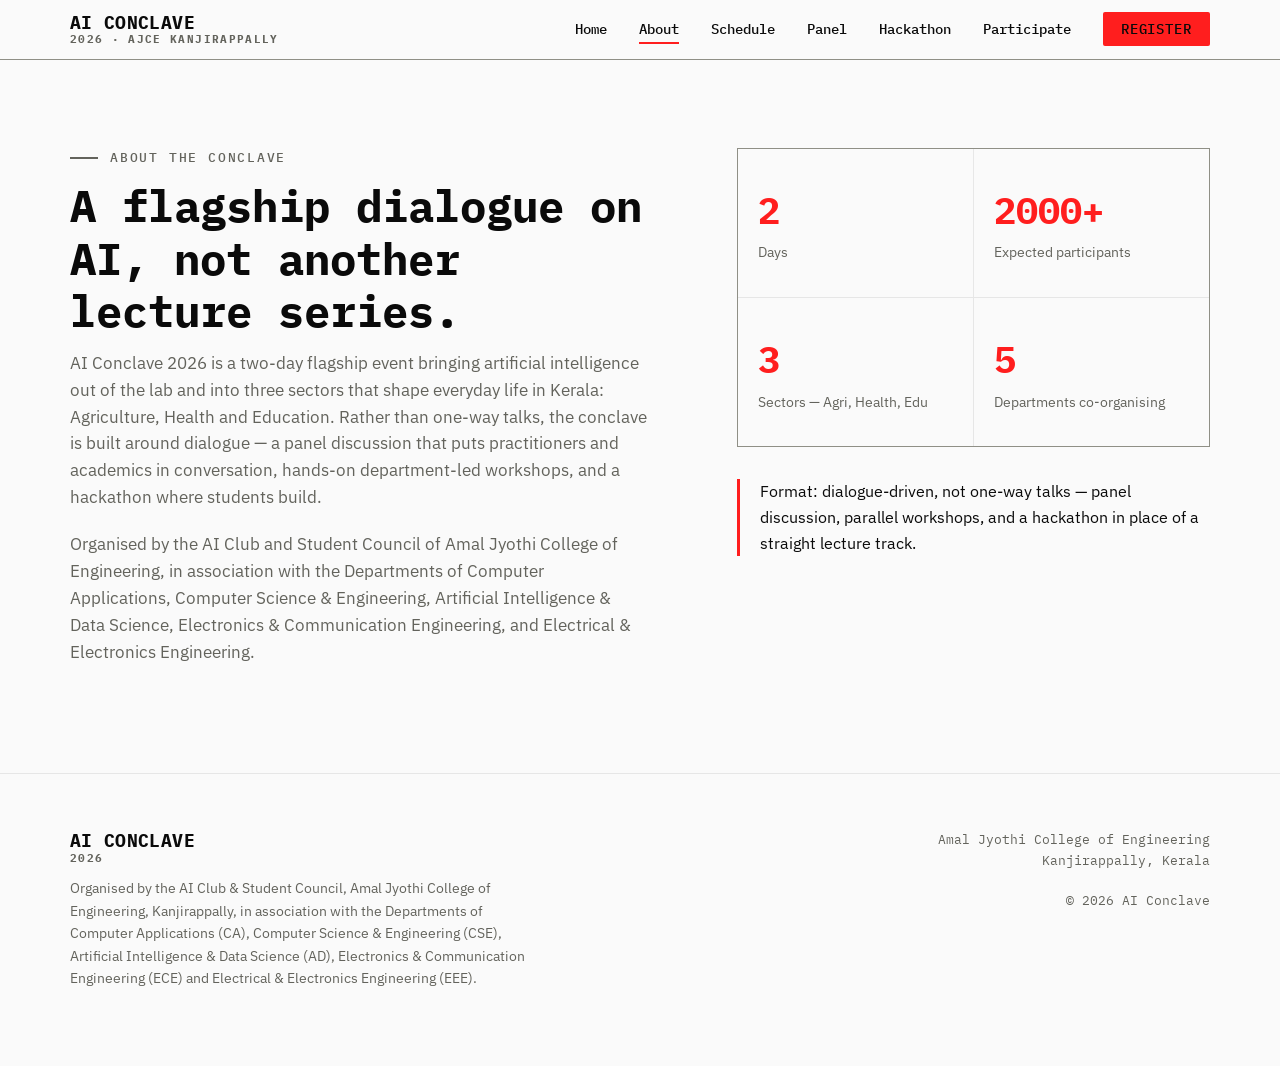
==== About/index.html @ a931a8fe "Rebuild site as multi-page layout with new theme" ====
<!DOCTYPE html>
<html lang="en">
<head>
  <meta charset="UTF-8" />
  <meta name="viewport" content="width=device-width, initial-scale=1.0" />
  <title>About — AI Conclave 2026</title>
  <meta name="description" content="AI Conclave 2026 is a two-day flagship AI event at AJCE spanning Agriculture, Health and Education, built around dialogue rather than one-way talks." />

  <!-- Google Fonts: IBM Plex Mono (technical display) + IBM Plex Sans (body) -->
  <link rel="preconnect" href="https://fonts.googleapis.com" />
  <link rel="preconnect" href="https://fonts.gstatic.com" crossorigin />
  <link href="https://fonts.googleapis.com/css2?family=IBM+Plex+Mono:wght@400;500;600;700&family=IBM+Plex+Sans:wght@400;600;700&display=swap" rel="stylesheet" />

  <link rel="stylesheet" href="style.css" />
</head>
<body>
  <a class="skip-link" href="#main">Skip to main content</a>

  <!-- ==========================================================================
       SITE HEADER — identical nav on every page, one folder up (../) to
       reach Home and any sibling section folder. This page's own link
       carries is-active / aria-current.
       ========================================================================== -->
  <header id="site-header">
    <div class="container header-bar">
      <a class="site-logo" href="../index.html">
        AI CONCLAVE
        <span class="logo-year">2026 · AJCE KANJIRAPPALLY</span>
      </a>

      <button class="nav-toggle" type="button" aria-expanded="false" aria-controls="main-nav" id="nav-toggle">
        <span class="sr-only">Menu</span>
        <span class="nav-toggle-bar"></span>
        <span class="nav-toggle-bar"></span>
        <span class="nav-toggle-bar"></span>
      </button>

      <nav class="main-nav" id="main-nav" aria-label="Primary">
        <ul class="main-nav-list">
          <li><a href="../index.html">Home</a></li>
          <li><a href="../About/index.html" class="is-active" aria-current="page">About</a></li>
          <li><a href="../Schedule/index.html">Schedule</a></li>
          <li><a href="../Panel/index.html">Panel</a></li>
          <li><a href="../Hackathon/index.html">Hackathon</a></li>
          <li><a href="../Participate/index.html">Participate</a></li>
          <li><a class="btn btn-primary nav-cta" href="../Register/index.html">Register</a></li>
        </ul>
      </nav>
    </div>
  </header>

  <main id="main">

    <!-- ==========================================================================
         #about — what the conclave is: 2-day flagship AI event spanning
         Agriculture/Health/Education, 2000+ expected participants, and the
         "dialogue not lecture" format.
         ========================================================================== -->
    <section id="about" class="section">
      <div class="container about-grid">
        <div data-reveal>
          <p class="eyebrow">About the Conclave</p>
          <h1 class="section-heading">A flagship dialogue on AI, not another lecture series.</h1>
          <p class="section-lede">AI Conclave 2026 is a two-day flagship event bringing artificial intelligence out of the lab and into three sectors that shape everyday life in Kerala: Agriculture, Health and Education. Rather than one-way talks, the conclave is built around dialogue — a panel discussion that puts practitioners and academics in conversation, hands-on department-led workshops, and a hackathon where students build.</p>
          <p class="section-lede">Organised by the AI Club and Student Council of Amal Jyothi College of Engineering, in association with the Departments of Computer Applications, Computer Science &amp; Engineering, Artificial Intelligence &amp; Data Science, Electronics &amp; Communication Engineering, and Electrical &amp; Electronics Engineering.</p>
        </div>

        <div data-reveal>
          <div class="about-stats">
            <div class="about-stat">
              <span class="about-stat-figure mono-figure">2</span>
              <span class="about-stat-label">Days</span>
            </div>
            <div class="about-stat">
              <span class="about-stat-figure mono-figure">2000+</span>
              <span class="about-stat-label">Expected participants</span>
            </div>
            <div class="about-stat">
              <span class="about-stat-figure mono-figure">3</span>
              <span class="about-stat-label">Sectors — Agri, Health, Edu</span>
            </div>
            <div class="about-stat">
              <span class="about-stat-figure mono-figure">5</span>
              <span class="about-stat-label">Departments co-organising</span>
            </div>
          </div>
          <p class="about-principle">Format: dialogue-driven, not one-way talks — panel discussion, parallel workshops, and a hackathon in place of a straight lecture track.</p>
        </div>
      </div>
    </section>
  </main>

  <!-- ==========================================================================
       #footer — organiser credit for the AI Club / Student Council and the
       five co-organising departments.
       ========================================================================== -->
  <footer id="footer">
    <div class="container footer-grid">
      <div class="footer-org">
        <span class="site-logo">AI CONCLAVE <span class="logo-year">2026</span></span>
        <p class="footer-departments">Organised by the AI Club &amp; Student Council, Amal Jyothi College of Engineering, Kanjirappally, in association with the Departments of Computer Applications (CA), Computer Science &amp; Engineering (CSE), Artificial Intelligence &amp; Data Science (AD), Electronics &amp; Communication Engineering (ECE) and Electrical &amp; Electronics Engineering (EEE).</p>
      </div>
      <div class="footer-meta">
        <p>Amal Jyothi College of Engineering<br />Kanjirappally, Kerala</p>
        <p>&copy; 2026 AI Conclave</p>
      </div>
    </div>
  </footer>

  <script src="script.js"></script>
</body>
</html>
---- About/style.css ----
/* ==========================================================================
   AI CONCLAVE 2026 — ABOUT PAGE STYLESHEET
   Theme: "Signal Field" — see the header comment in the root style.css for
   the full design rationale. This file is self-contained: blocks 1–6 and
   the footer/reveal/reduced-motion blocks at the bottom are IDENTICAL
   across every folder's style.css (shared design system) — leave them
   alone unless you're changing the design for the whole site. Block 7 is
   this page's own content and is the one you're meant to edit here.

   CONTENTS
   1.  Custom properties (design tokens) — SHARED
   2.  Reset & base — SHARED
   3.  Typography utilities — SHARED
   4.  Layout utilities — SHARED
   5.  Buttons & sector stamps — SHARED
   6.  #site-header — SHARED
   7.  #about — THIS PAGE
   8.  #footer — SHARED
   9.  Scroll-reveal animation hook — SHARED
   10. Reduced motion — SHARED
   ========================================================================== */

/* --------------------------------------------------------------------------
   1. Custom properties — SHARED
   -------------------------------------------------------------------------- */
:root {
  /* Colors */
  --color-base: #fafafa;
  --color-surface: #f0f0ec;
  --color-surface-alt: #e6e6e1;
  --color-text: #0a0a0a;
  --color-text-soft: #63635c;
  --color-line: rgba(10, 10, 10, 0.08);
  --color-line-strong: #8f8f86;

  --color-signal: #ff1e1e;
  --color-signal-bright: #ff4545;
  --color-signal-text: #d21414;

  --font-display: "IBM Plex Mono", "Space Grotesk", monospace;
  --font-body: "IBM Plex Sans", "Segoe UI", sans-serif;

  --space-2xs: 0.25rem;
  --space-xs: 0.5rem;
  --space-sm: 0.75rem;
  --space-md: 1.25rem;
  --space-lg: 2rem;
  --space-xl: 3.5rem;
  --space-2xl: 5.5rem;

  --container-width: 1180px;
  --border-thin: 1px solid var(--color-line);
  --border-strong: 1px solid var(--color-line-strong);
}

/* --------------------------------------------------------------------------
   2. Reset & base — SHARED
   -------------------------------------------------------------------------- */
*,
*::before,
*::after {
  box-sizing: border-box;
}

html {
  scroll-behavior: smooth;
}

body {
  margin: 0;
  background: var(--color-base);
  color: var(--color-text);
  font-family: var(--font-body);
  font-size: 1rem;
  line-height: 1.6;
  -webkit-font-smoothing: antialiased;
}

img {
  max-width: 100%;
  display: block;
}

a {
  color: inherit;
}

ul,
ol {
  padding: 0;
  margin: 0;
}

li {
  list-style: none;
}

button {
  font-family: inherit;
}

.skip-link {
  position: absolute;
  left: -999px;
  top: 0;
  background: var(--color-signal);
  color: var(--color-text);
  padding: var(--space-sm) var(--space-md);
  z-index: 200;
  font-family: var(--font-display);
  font-weight: 700;
  text-transform: uppercase;
  letter-spacing: 0.06em;
  text-decoration: none;
}

.skip-link:focus {
  left: var(--space-md);
  top: var(--space-md);
}

a:focus-visible,
button:focus-visible,
input:focus-visible,
select:focus-visible,
textarea:focus-visible,
[tabindex]:focus-visible {
  outline: 3px solid var(--color-signal);
  outline-offset: 3px;
}

/* --------------------------------------------------------------------------
   3. Typography utilities — SHARED
   -------------------------------------------------------------------------- */
h1,
h2,
h3,
h4 {
  font-family: var(--font-display);
  font-weight: 700;
  line-height: 1.2;
  margin: 0 0 var(--space-sm);
  letter-spacing: 0;
}

p {
  margin: 0 0 var(--space-md);
}

.eyebrow {
  font-family: var(--font-display);
  font-weight: 500;
  text-transform: uppercase;
  letter-spacing: 0.14em;
  font-size: 0.8rem;
  color: var(--color-text-soft);
  display: flex;
  align-items: center;
  gap: var(--space-sm);
  margin: 0 0 var(--space-sm);
}

.eyebrow::before {
  content: "";
  width: 1.75rem;
  height: 2px;
  background: currentColor;
  display: inline-block;
}

.section-heading {
  font-size: clamp(1.75rem, 1.3rem + 1.8vw, 2.75rem);
  max-width: 32ch;
}

.section-lede {
  max-width: 62ch;
  color: var(--color-text-soft);
  font-size: 1.05rem;
}

.mono-figure {
  font-family: var(--font-display);
  font-variant-numeric: tabular-nums;
}

.sr-only {
  position: absolute;
  width: 1px;
  height: 1px;
  padding: 0;
  margin: -1px;
  overflow: hidden;
  clip: rect(0, 0, 0, 0);
  white-space: nowrap;
  border: 0;
}

/* --------------------------------------------------------------------------
   4. Layout utilities — SHARED
   -------------------------------------------------------------------------- */
.container {
  width: 100%;
  max-width: var(--container-width);
  margin-inline: auto;
  padding-inline: var(--space-md);
}

.section {
  padding-block: var(--space-2xl);
  border-bottom: var(--border-thin);
}

.section-head {
  margin-bottom: var(--space-xl);
}

@media (max-width: 640px) {
  .section {
    padding-block: var(--space-xl);
  }
}

/* --------------------------------------------------------------------------
   5. Buttons & sector stamps — SHARED
   -------------------------------------------------------------------------- */
.btn {
  display: inline-flex;
  align-items: center;
  gap: var(--space-xs);
  font-family: var(--font-display);
  font-weight: 600;
  text-transform: uppercase;
  letter-spacing: 0.06em;
  font-size: 0.9rem;
  text-decoration: none;
  padding: 0.9em 1.6em;
  border: var(--border-strong);
  border-radius: 2px;
  cursor: pointer;
  transition: transform 0.15s ease, background-color 0.15s ease, color 0.15s ease, border-color 0.15s ease;
}

.btn-primary {
  background: var(--color-signal);
  border-color: var(--color-signal);
  color: var(--color-text);
}

.btn-primary:hover {
  background: var(--color-signal-bright);
  border-color: var(--color-signal-bright);
}

.btn-outline {
  background: transparent;
  color: var(--color-text);
  border-color: var(--color-line-strong);
}

.btn-outline:hover {
  background: var(--color-text);
  color: var(--color-base);
  border-color: var(--color-text);
}

.btn:active {
  transform: translateY(1px);
}

.btn-arrow {
  transition: transform 0.15s ease;
}

.btn:hover .btn-arrow {
  transform: translateX(3px);
}

.stamp {
  display: inline-flex;
  align-items: center;
  gap: 0.5em;
  font-family: var(--font-display);
  font-weight: 600;
  font-size: 0.75rem;
  text-transform: uppercase;
  letter-spacing: 0.08em;
  padding: 0.3em 0.6em;
  color: var(--color-text);
  border: var(--border-strong);
  white-space: nowrap;
}

.stamp::before {
  content: "";
  width: 0.55em;
  height: 0.55em;
  background: var(--color-signal);
  display: inline-block;
  flex-shrink: 0;
}

.stamp-agri::before {
  border-radius: 0;
  clip-path: none;
}

.stamp-health::before {
  border-radius: 50%;
}

.stamp-edu::before {
  clip-path: polygon(50% 0%, 0% 100%, 100% 100%);
}

.sector-key {
  display: flex;
  flex-wrap: wrap;
  gap: var(--space-sm) var(--space-lg);
}

/* --------------------------------------------------------------------------
   6. #site-header — SHARED
   -------------------------------------------------------------------------- */
#site-header {
  position: sticky;
  top: 0;
  z-index: 100;
  background: var(--color-base);
  border-bottom: var(--border-strong);
}

.header-bar {
  display: flex;
  align-items: center;
  justify-content: space-between;
  padding-block: var(--space-sm);
}

.site-logo {
  font-family: var(--font-display);
  font-weight: 700;
  font-size: 1.1rem;
  text-decoration: none;
  color: var(--color-text);
  letter-spacing: 0.02em;
  line-height: 1.2;
  display: flex;
  flex-direction: column;
}

.site-logo .logo-year {
  font-size: 0.7rem;
  color: var(--color-text-soft);
  letter-spacing: 0.12em;
}

.main-nav {
  display: flex;
  align-items: center;
  gap: var(--space-lg);
}

.main-nav-list {
  display: flex;
  gap: var(--space-lg);
  align-items: center;
}

.main-nav-list a {
  font-family: var(--font-display);
  font-weight: 500;
  font-size: 0.9rem;
  text-decoration: none;
  padding-block: var(--space-2xs);
  border-bottom: 2px solid transparent;
}

.main-nav-list a:hover,
.main-nav-list a.is-active {
  border-bottom-color: var(--color-signal);
}

.nav-cta {
  padding: 0.55em 1.2em;
  font-size: 0.8rem;
}

.nav-toggle {
  display: none;
  background: transparent;
  border: var(--border-strong);
  padding: 0.4rem 0.55rem;
  cursor: pointer;
}

.nav-toggle-bar {
  display: block;
  width: 20px;
  height: 2px;
  background: var(--color-text);
  margin: 4px 0;
  transition: transform 0.2s ease, opacity 0.2s ease;
}

@media (max-width: 860px) {
  .nav-toggle {
    display: block;
  }

  .main-nav {
    position: fixed;
    inset: 0 0 0 30%;
    top: 57px;
    background: var(--color-surface);
    border-left: var(--border-strong);
    flex-direction: column;
    align-items: stretch;
    padding: var(--space-lg) var(--space-md);
    transform: translateX(100%);
    transition: transform 0.25s ease;
  }

  .main-nav.is-open {
    transform: translateX(0);
  }

  .main-nav-list {
    flex-direction: column;
    align-items: flex-start;
    gap: var(--space-md);
  }

  .nav-cta {
    margin-top: var(--space-md);
  }

  body.nav-open {
    overflow: hidden;
  }
}

@media (max-width: 420px) {
  .main-nav {
    inset: 0;
    top: 57px;
  }
}

/* --------------------------------------------------------------------------
   7. #about — THIS PAGE
   -------------------------------------------------------------------------- */
.about-grid {
  display: grid;
  grid-template-columns: 1.1fr 0.9fr;
  gap: var(--space-2xl);
  align-items: start;
}

.about-stats {
  display: grid;
  grid-template-columns: 1fr 1fr;
  border: var(--border-strong);
}

.about-stat {
  padding: var(--space-lg) var(--space-md);
  border-left: var(--border-thin);
  border-top: var(--border-thin);
}

.about-stat:nth-child(odd) {
  border-left: none;
}

.about-stat:nth-child(-n + 2) {
  border-top: none;
}

.about-stat-figure {
  font-family: var(--font-display);
  font-weight: 700;
  font-size: clamp(1.8rem, 1.5rem + 1vw, 2.4rem);
  color: var(--color-signal);
  display: block;
}

.about-stat-label {
  color: var(--color-text-soft);
  font-size: 0.9rem;
}

.about-principle {
  border-left: 3px solid var(--color-signal);
  padding-left: var(--space-md);
  margin-top: var(--space-lg);
}

@media (max-width: 860px) {
  .about-grid {
    grid-template-columns: 1fr;
    gap: var(--space-xl);
  }
}

/* --------------------------------------------------------------------------
   8. #footer — SHARED
   -------------------------------------------------------------------------- */
#footer {
  padding-block: var(--space-xl);
  border-bottom: none;
}

.footer-grid {
  display: flex;
  justify-content: space-between;
  align-items: flex-start;
  gap: var(--space-lg);
  flex-wrap: wrap;
}

.footer-org {
  max-width: 46ch;
}

.footer-org .site-logo {
  margin-bottom: var(--space-sm);
}

.footer-departments {
  font-size: 0.88rem;
  color: var(--color-text-soft);
}

.footer-meta {
  font-family: var(--font-display);
  font-size: 0.8rem;
  color: var(--color-text-soft);
  text-align: right;
}

@media (max-width: 640px) {
  .footer-meta {
    text-align: left;
  }
}

/* --------------------------------------------------------------------------
   9. Scroll-reveal animation hook (see script.js initScrollReveal) — SHARED
   -------------------------------------------------------------------------- */
[data-reveal] {
  opacity: 0;
  transform: translateY(16px);
  transition: opacity 0.6s ease, transform 0.6s ease;
}

[data-reveal].is-visible {
  opacity: 1;
  transform: translateY(0);
}

/* --------------------------------------------------------------------------
   10. Reduced motion — SHARED
   -------------------------------------------------------------------------- */
@media (prefers-reduced-motion: reduce) {
  html {
    scroll-behavior: auto;
  }

  [data-reveal] {
    opacity: 1;
    transform: none;
    transition: none;
  }

  * {
    animation-duration: 0.001ms !important;
    animation-iteration-count: 1 !important;
    transition-duration: 0.001ms !important;
  }
}
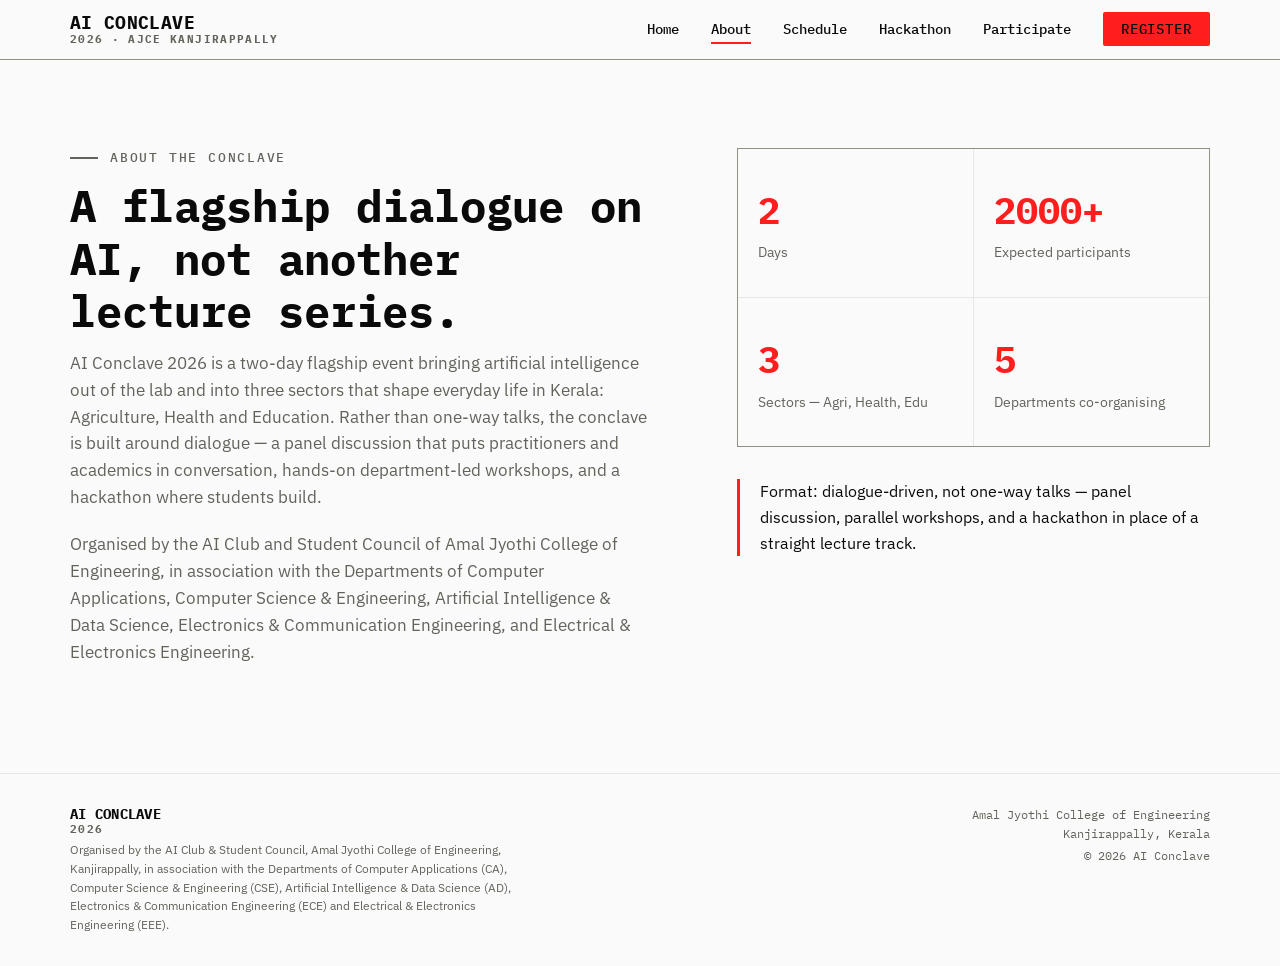
==== commit 61abb61e: "folder restructured" ====
--- a/About/index.html
+++ b/About/index.html
@@ -40,7 +40,6 @@
           <li><a href="../index.html">Home</a></li>
           <li><a href="../About/index.html" class="is-active" aria-current="page">About</a></li>
           <li><a href="../Schedule/index.html">Schedule</a></li>
-          <li><a href="../Panel/index.html">Panel</a></li>
           <li><a href="../Hackathon/index.html">Hackathon</a></li>
           <li><a href="../Participate/index.html">Participate</a></li>
           <li><a class="btn btn-primary nav-cta" href="../Register/index.html">Register</a></li>
--- a/About/style.css
+++ b/About/style.css
@@ -507,7 +507,7 @@
    8. #footer — SHARED
    -------------------------------------------------------------------------- */
 #footer {
-  padding-block: var(--space-xl);
+  padding-block: var(--space-lg);
   border-bottom: none;
 }
 
@@ -515,7 +515,7 @@
   display: flex;
   justify-content: space-between;
   align-items: flex-start;
-  gap: var(--space-lg);
+  gap: var(--space-md);
   flex-wrap: wrap;
 }
 
@@ -524,19 +524,31 @@
 }
 
 .footer-org .site-logo {
-  margin-bottom: var(--space-sm);
+  font-size: 0.85rem;
+  margin-bottom: var(--space-2xs);
 }
 
 .footer-departments {
-  font-size: 0.88rem;
+  font-size: 0.78rem;
+  line-height: 1.5;
   color: var(--color-text-soft);
+  margin-bottom: 0;
 }
 
 .footer-meta {
   font-family: var(--font-display);
-  font-size: 0.8rem;
+  font-size: 0.72rem;
+  line-height: 1.6;
   color: var(--color-text-soft);
   text-align: right;
+}
+
+.footer-meta p {
+  margin: 0 0 var(--space-2xs);
+}
+
+.footer-meta p:last-child {
+  margin-bottom: 0;
 }
 
 @media (max-width: 640px) {
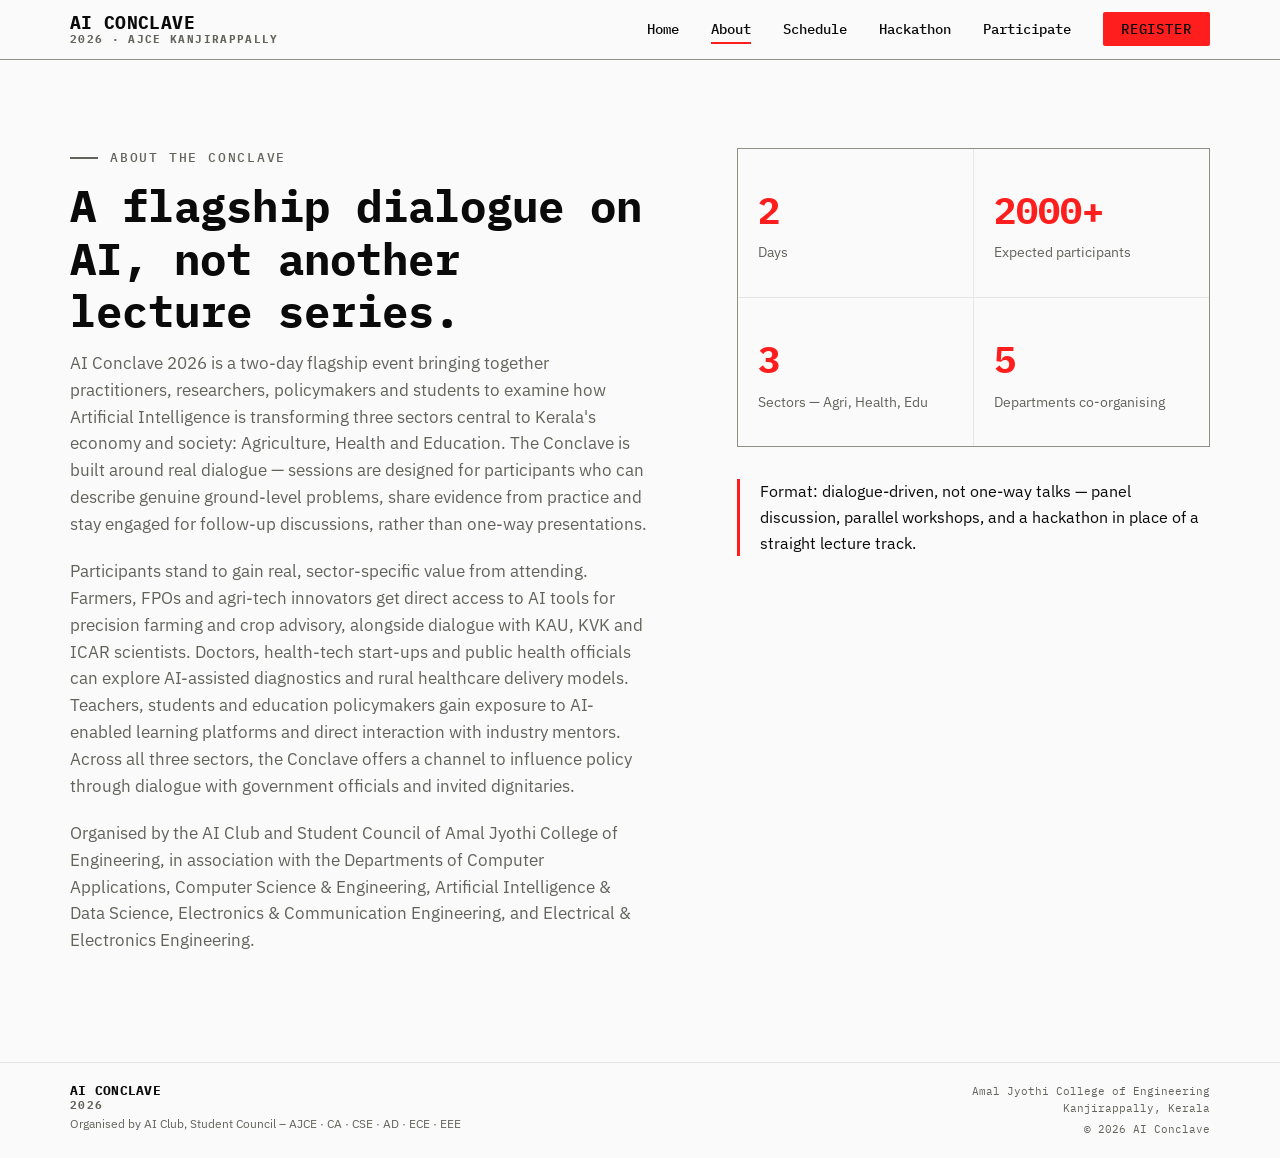
==== commit 0c285ace: "content" ====
--- a/About/index.html
+++ b/About/index.html
@@ -15,6 +15,7 @@
 </head>
 <body>
   <a class="skip-link" href="#main">Skip to main content</a>
+  <div class="scroll-progress" id="scroll-progress" aria-hidden="true"></div>
 
   <!-- ==========================================================================
        SITE HEADER — identical nav on every page, one folder up (../) to
@@ -60,26 +61,27 @@
         <div data-reveal>
           <p class="eyebrow">About the Conclave</p>
           <h1 class="section-heading">A flagship dialogue on AI, not another lecture series.</h1>
-          <p class="section-lede">AI Conclave 2026 is a two-day flagship event bringing artificial intelligence out of the lab and into three sectors that shape everyday life in Kerala: Agriculture, Health and Education. Rather than one-way talks, the conclave is built around dialogue — a panel discussion that puts practitioners and academics in conversation, hands-on department-led workshops, and a hackathon where students build.</p>
+          <p class="section-lede">AI Conclave 2026 is a two-day flagship event bringing together practitioners, researchers, policymakers and students to examine how Artificial Intelligence is transforming three sectors central to Kerala's economy and society: Agriculture, Health and Education. The Conclave is built around real dialogue — sessions are designed for participants who can describe genuine ground-level problems, share evidence from practice and stay engaged for follow-up discussions, rather than one-way presentations.</p>
+          <p class="section-lede">Participants stand to gain real, sector-specific value from attending. Farmers, FPOs and agri-tech innovators get direct access to AI tools for precision farming and crop advisory, alongside dialogue with KAU, KVK and ICAR scientists. Doctors, health-tech start-ups and public health officials can explore AI-assisted diagnostics and rural healthcare delivery models. Teachers, students and education policymakers gain exposure to AI-enabled learning platforms and direct interaction with industry mentors. Across all three sectors, the Conclave offers a channel to influence policy through dialogue with government officials and invited dignitaries.</p>
           <p class="section-lede">Organised by the AI Club and Student Council of Amal Jyothi College of Engineering, in association with the Departments of Computer Applications, Computer Science &amp; Engineering, Artificial Intelligence &amp; Data Science, Electronics &amp; Communication Engineering, and Electrical &amp; Electronics Engineering.</p>
         </div>
 
         <div data-reveal>
           <div class="about-stats">
             <div class="about-stat">
-              <span class="about-stat-figure mono-figure">2</span>
+              <span class="about-stat-figure mono-figure" data-count-to="2">2</span>
               <span class="about-stat-label">Days</span>
             </div>
             <div class="about-stat">
-              <span class="about-stat-figure mono-figure">2000+</span>
+              <span class="about-stat-figure mono-figure" data-count-to="2000" data-suffix="+">2000+</span>
               <span class="about-stat-label">Expected participants</span>
             </div>
             <div class="about-stat">
-              <span class="about-stat-figure mono-figure">3</span>
+              <span class="about-stat-figure mono-figure" data-count-to="3">3</span>
               <span class="about-stat-label">Sectors — Agri, Health, Edu</span>
             </div>
             <div class="about-stat">
-              <span class="about-stat-figure mono-figure">5</span>
+              <span class="about-stat-figure mono-figure" data-count-to="5">5</span>
               <span class="about-stat-label">Departments co-organising</span>
             </div>
           </div>
@@ -97,7 +99,7 @@
     <div class="container footer-grid">
       <div class="footer-org">
         <span class="site-logo">AI CONCLAVE <span class="logo-year">2026</span></span>
-        <p class="footer-departments">Organised by the AI Club &amp; Student Council, Amal Jyothi College of Engineering, Kanjirappally, in association with the Departments of Computer Applications (CA), Computer Science &amp; Engineering (CSE), Artificial Intelligence &amp; Data Science (AD), Electronics &amp; Communication Engineering (ECE) and Electrical &amp; Electronics Engineering (EEE).</p>
+        <p class="footer-departments">Organised by AI Club, Student Council &ndash; AJCE &middot; CA &middot; CSE &middot; AD &middot; ECE &middot; EEE</p>
       </div>
       <div class="footer-meta">
         <p>Amal Jyothi College of Engineering<br />Kanjirappally, Kerala</p>
--- a/About/style.css
+++ b/About/style.css
@@ -119,6 +119,20 @@
   top: var(--space-md);
 }
 
+/* Scroll progress — thin signal-red bar pinned to the very top of the
+   viewport, filled by initScrollProgress() in proportion to scroll
+   position. Purely decorative/aria-hidden, so no fallback needed. */
+.scroll-progress {
+  position: fixed;
+  top: 0;
+  left: 0;
+  width: 0%;
+  height: 3px;
+  background: var(--color-signal);
+  z-index: 150;
+  transition: width 0.1s linear;
+}
+
 a:focus-visible,
 button:focus-visible,
 input:focus-visible,
@@ -507,7 +521,7 @@
    8. #footer — SHARED
    -------------------------------------------------------------------------- */
 #footer {
-  padding-block: var(--space-lg);
+  padding-block: var(--space-md);
   border-bottom: none;
 }
 
@@ -524,21 +538,21 @@
 }
 
 .footer-org .site-logo {
-  font-size: 0.85rem;
+  font-size: 0.8rem;
   margin-bottom: var(--space-2xs);
 }
 
 .footer-departments {
-  font-size: 0.78rem;
-  line-height: 1.5;
+  font-size: 0.74rem;
+  line-height: 1.4;
   color: var(--color-text-soft);
   margin-bottom: 0;
 }
 
 .footer-meta {
   font-family: var(--font-display);
-  font-size: 0.72rem;
-  line-height: 1.6;
+  font-size: 0.7rem;
+  line-height: 1.5;
   color: var(--color-text-soft);
   text-align: right;
 }
